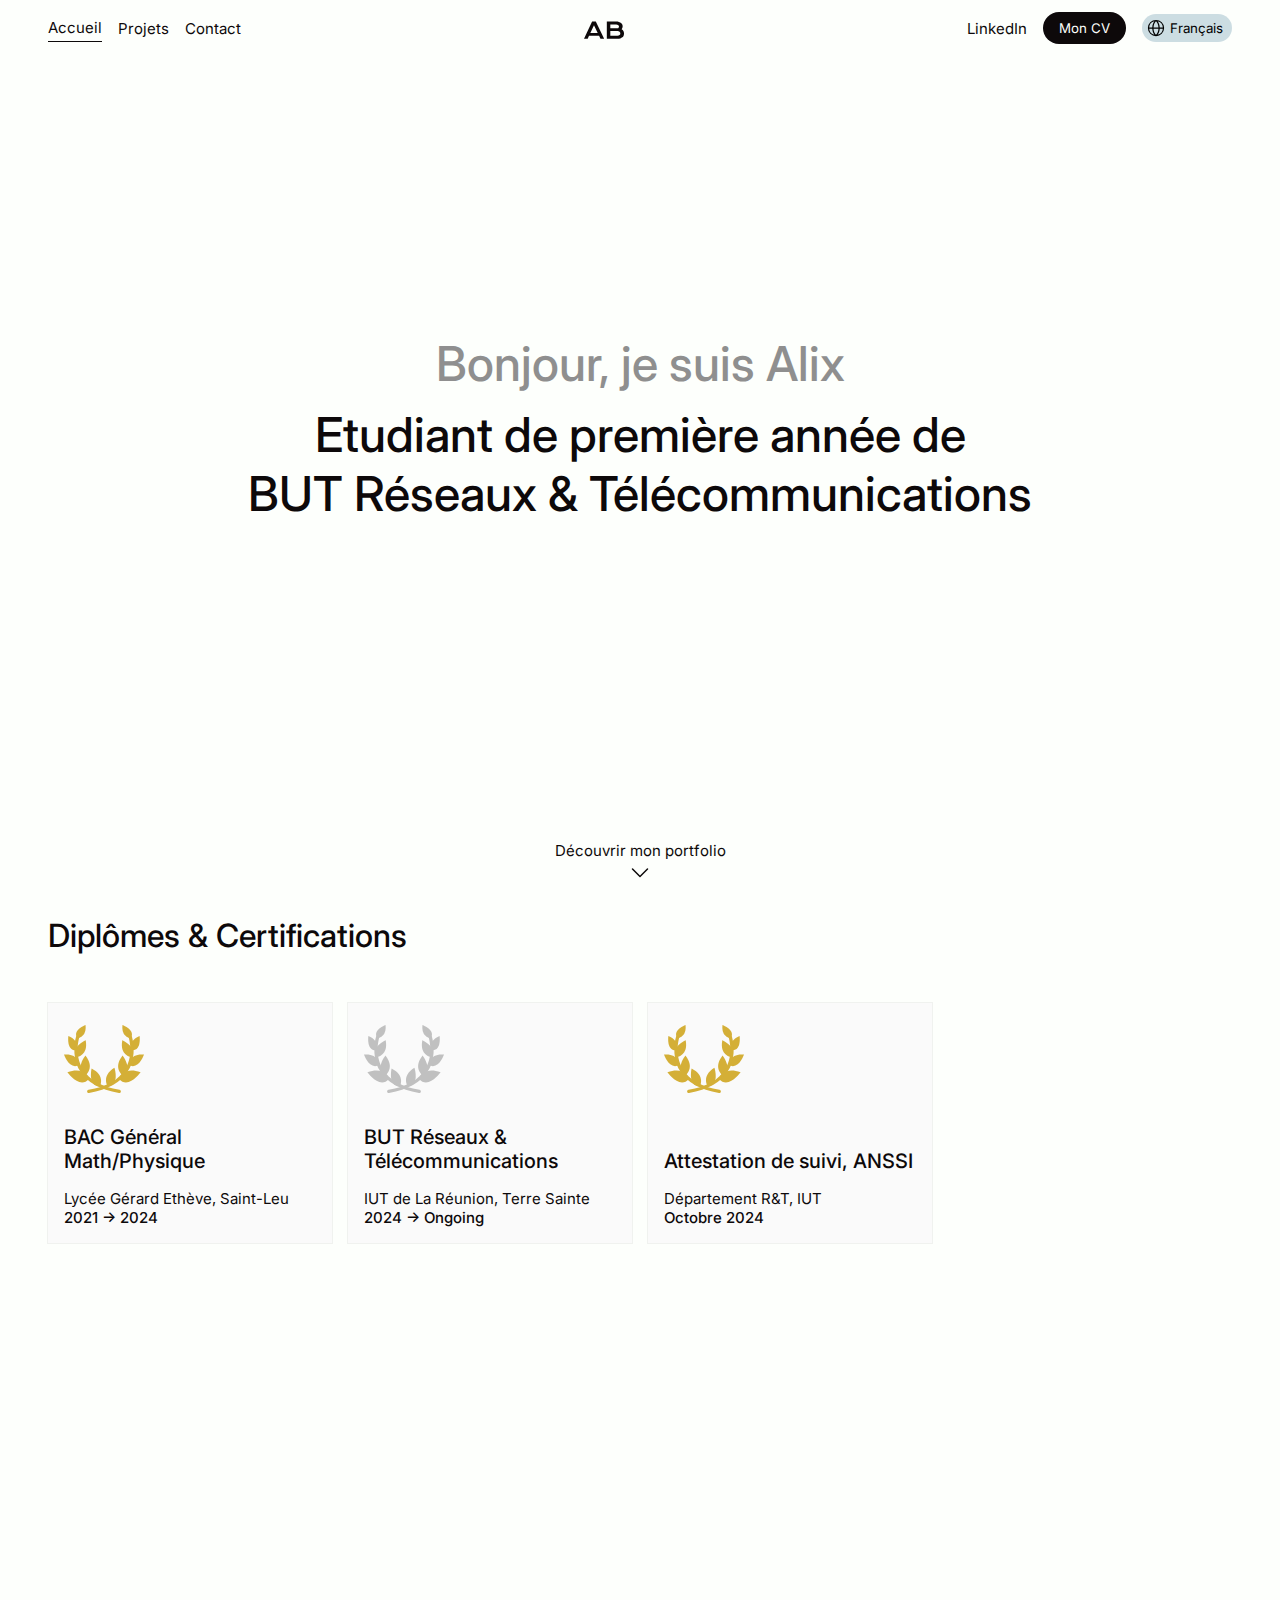
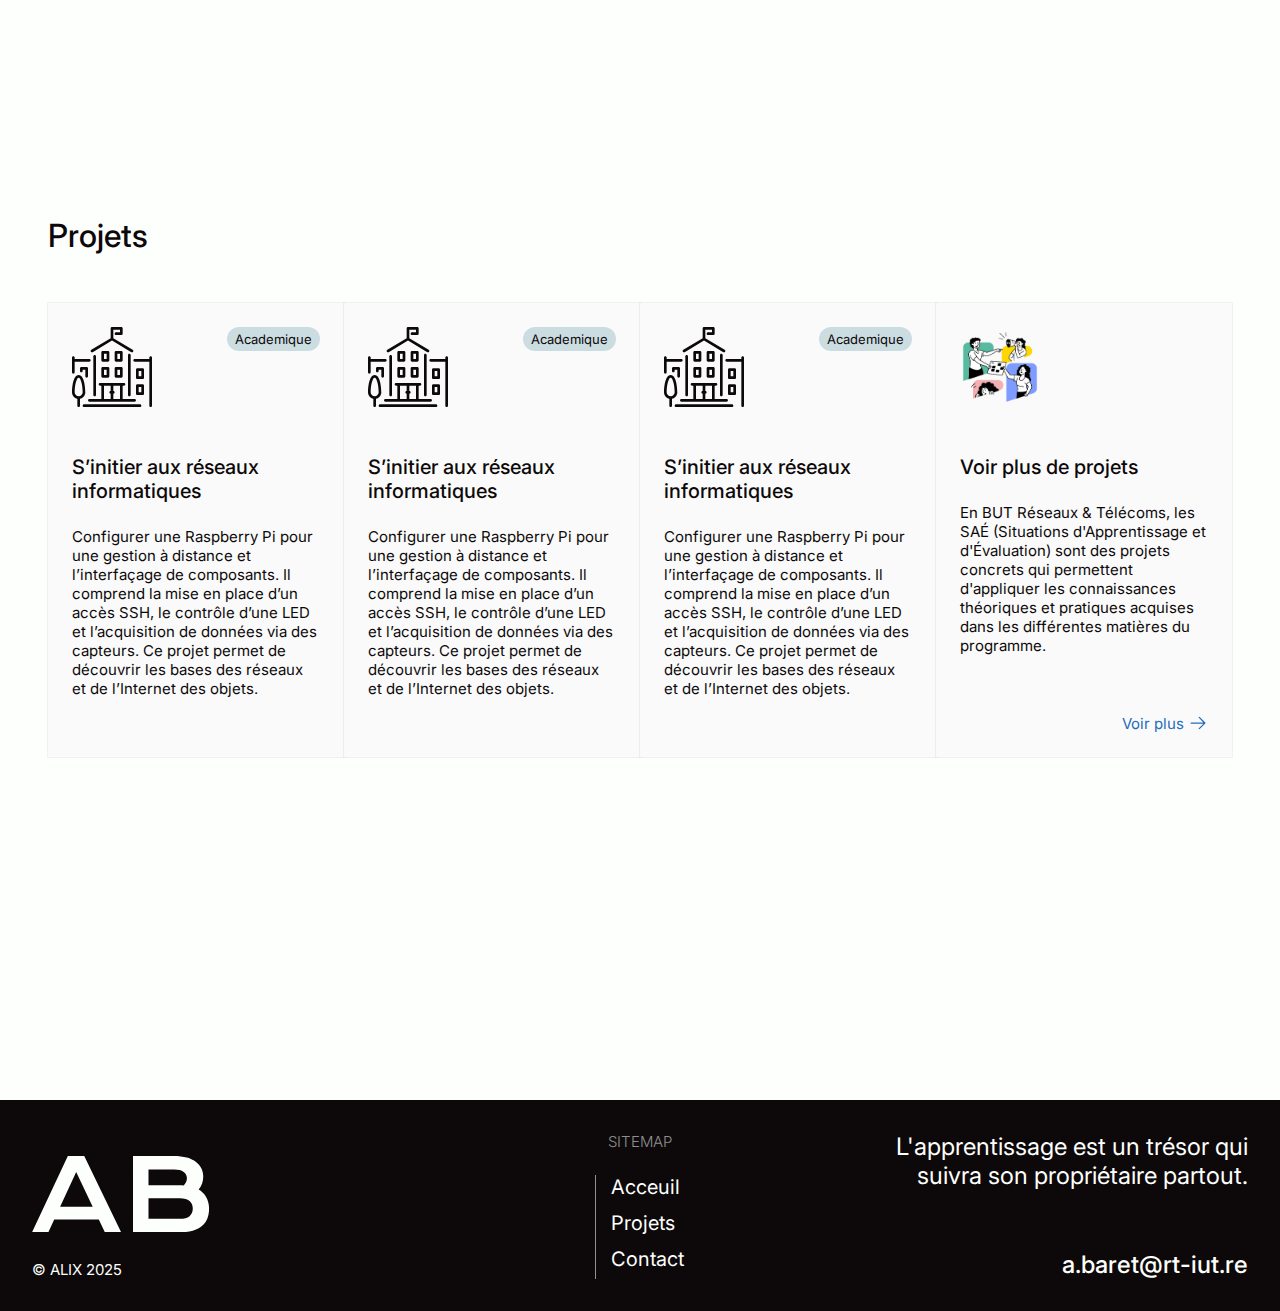
==== index.html @ 7be4f344 "Version de départ du Site" ====
<!DOCTYPE html>
<html lang="fr">

<head>
    <meta charset="UTF-8">
    <meta name="viewport" content="width=device-width, initial-scale=1.0">
    <link
        href="https://fonts.googleapis.com/css2?family=Inter:ital,opsz,wght@0,14..32,100..900;1,14..32,100..900&display=swap"
        rel="stylesheet">
    <link rel="shortcut icon" href="./assets/media/favicon.png" type="image/x-icon">
    <link rel="stylesheet" href="./assets/css/style.css">
    <link rel="stylesheet" href="./assets/css/init.css">
    <title>Portfolio</title>
</head>

<body>
    <header>
        <nav class="header-nav">
            <div class="nav-link">
                <ul class="nav-list">
                    <li class="nav-item --active"><a href="./index.html">Accueil</a> </li>
                    <li class="nav-item"><a href="./projets.html">Projets</a> </li>
                    <li class="nav-item"><a href="./contact.html">Contact</a> </li>
                </ul>
            </div>

            <div class="nav-logo">
                <section class="section-logo">
                    <svg width="77.1" height="76.318" viewBox="0 0 177.1 76.318" fill="none"
                        xmlns="http://www.w3.org/2000/svg">
                        <path
                            d="M35.8398 0L52.2461 0L89.1602 76.3184L72.9004 76.3184L66.7969 63.4766L22.2168 63.4766L16.3086 76.3184L0 76.3184L35.8398 0ZM60.6934 50.7324L44.1895 16.0645L28.125 50.7324L60.6934 50.7324ZM101.025 0L141.797 0C146.777 0 151.115 0.528992 154.81 1.58691C158.504 2.64487 161.572 4.10156 164.014 5.95703C166.455 7.8125 168.27 10.0179 169.458 12.5732C170.646 15.1286 171.24 17.8874 171.24 20.8496C171.24 25.6999 169.71 29.9479 166.65 33.5938C170.166 35.6771 172.786 38.3789 174.512 41.6992C176.237 45.0195 177.1 48.7956 177.1 53.0273C177.1 56.5755 176.506 59.7819 175.317 62.6465C174.129 65.5111 172.323 67.9606 169.897 69.9951C167.472 72.0296 164.412 73.5921 160.718 74.6826C157.023 75.7731 152.669 76.3184 147.656 76.3184L101.025 76.3184L101.025 0ZM147.754 29.2969C149.089 29.2969 150.391 29.3457 151.66 29.4434C153.841 27.36 154.932 24.9837 154.932 22.3145C154.932 19.5475 153.849 17.4072 151.685 15.8936C149.52 14.3799 146.354 13.623 142.188 13.623L116.504 13.623L116.504 29.2969L147.754 29.2969ZM148.047 62.8418C152.214 62.8418 155.379 61.9466 157.544 60.1563C159.709 58.3659 160.791 55.8431 160.791 52.5879C160.791 49.3327 159.709 46.7936 157.544 44.9707C155.379 43.1478 152.214 42.2363 148.047 42.2363L116.504 42.2363L116.504 62.8418L148.047 62.8418Z"
                            fill="currentColor" />
                    </svg>
                </section>
            </div>

            <div class="nav-link-btn">
                <ul class="nav-list">
                    <li class="nav-item"><a href="https://www.linkedin.com/in/alix-baret-70467a33a/">LinkedIn</a></li>
                    <li class="nav-item"><button type="button" class="btn-cv">Mon CV</button></li>
                    <li class="nav-item">
                        <button type="button" class="btn-lang">
                            <i class="icon icon-global">
                                <svg xmlns="http://www.w3.org/2000/svg" width="32" height="32" fill="currentColor"
                                    viewBox="0 0 256 256">
                                    <path
                                        d="M128,24h0A104,104,0,1,0,232,128,104.12,104.12,0,0,0,128,24Zm87.62,96H175.79C174,83.49,159.94,57.67,148.41,42.4A88.19,88.19,0,0,1,215.63,120ZM96.23,136h63.54c-2.31,41.61-22.23,67.11-31.77,77C118.45,203.1,98.54,177.6,96.23,136Zm0-16C98.54,78.39,118.46,52.89,128,43c9.55,9.93,29.46,35.43,31.77,77Zm11.36-77.6C96.06,57.67,82,83.49,80.21,120H40.37A88.19,88.19,0,0,1,107.59,42.4ZM40.37,136H80.21c1.82,36.51,15.85,62.33,27.38,77.6A88.19,88.19,0,0,1,40.37,136Zm108,77.6c11.53-15.27,25.56-41.09,27.38-77.6h39.84A88.19,88.19,0,0,1,148.41,213.6Z">
                                    </path>
                                </svg>
                            </i>
                            <section class="section-lang-active">Français</section>
                        </button>

                        <div class="modal-lang">
                            <button lang="fr" class="--lang-active" type="button">Français</button>
                            <button lang="en" type="button">English</button>
                        </div>
                    </li>
                </ul>
            </div>
        </nav>
    </header>

    <main>
        <div class="container-hero container">
            <div></div>
            <div class="hero-center">
                <section class="section-gray section-bigger-text">Bonjour, je suis Alix</section>
                <section class="section-bigger-text">Etudiant de première année de <br>
                    BUT Réseaux & Télécommunications</section>
            </div>

            <div class="hero-footer">
                <section class="section-btn-footer">
                    <span>Découvrir mon portfolio</span>
                    <i class="icon arrow-down">
                        <svg xmlns="http://www.w3.org/2000/svg" width="32" height="32" fill="currentColor"
                            viewBox="0 0 256 256">
                            <path
                                d="M213.66,101.66l-80,80a8,8,0,0,1-11.32,0l-80-80A8,8,0,0,1,53.66,90.34L128,164.69l74.34-74.35a8,8,0,0,1,11.32,11.32Z">
                            </path>
                        </svg>
                    </i>
                </section>
            </div>
        </div>

        <div class="container-study container">
            <section class="section-title">Diplômes & Certifications</section>
            <div class="study-card-list">
                <div class="study-card">

                    <section class="section-icon-status">
                        <svg height="200px" width="200px" version="1.1" xmlns="http://www.w3.org/2000/svg"
                            xmlns:xlink="http://www.w3.org/1999/xlink" viewBox="0 0 511.982 511.982"
                            xml:space="preserve" fill="currentColor">
                            <g stroke-width="0"></g>
                            <g stroke-linecap="round" stroke-linejoin="round"></g>
                            <g>
                                <g>
                                    <path style="fill:#D4AF37;"
                                        d="M28.202,108.105c78.263,32.624,51.061,91.418,51.061,91.418 C13.249,204.712,28.202,108.105,28.202,108.105z">
                                    </path>
                                    <path style="fill:#D4AF37;"
                                        d="M138.745,135.682c18.593,96.09-55.295,107.481-55.295,107.481 C36.31,182.993,138.745,135.682,138.745,135.682z">
                                    </path>
                                    <path style="fill:#D4AF37;"
                                        d="M0,227.79c95.388-7.859,98.605,65.17,98.605,65.17C35.108,332.396,0,227.79,0,227.79z">
                                    </path>
                                    <path style="fill:#D4AF37;"
                                        d="M136.995,234.21c63.357,80.044,0.406,126.059,0.406,126.059 C64.856,327.192,136.995,234.21,136.995,234.21z">
                                    </path>
                                    <path style="fill:#D4AF37;"
                                        d="M21.999,340.848c109.402-42.029,138.276,42.732,138.276,42.732 C99.199,451.751,21.999,340.848,21.999,340.848z">
                                    </path>
                                    <path style="fill:#D4AF37;"
                                        d="M176.525,316.521c90.872,46.249,52.92,114.277,52.92,114.277 C149.807,431.016,176.525,316.521,176.525,316.521z">
                                    </path>
                                </g>
                                <path style="fill:#D4AF37;"
                                    d="M353.487,474.266c-0.578,0-1.172-0.047-1.781-0.142c-120.917-20.296-204.961-68.138-249.788-142.183 c-14.327-23.687-24.53-50.03-30.296-78.31c-4.594-22.515-6.406-46.311-5.391-70.701c1.734-41.499,11.016-70.294,11.406-71.498 c1.828-5.609,7.859-8.656,13.453-6.828c5.593,1.828,8.655,7.844,6.827,13.437l0,0c-0.094,0.281-8.874,27.749-10.405,66.529 c-1.375,35.358,3.188,87.747,32.765,136.511c41.498,68.388,120.559,112.809,234.96,131.995c5.813,0.984,9.734,6.484,8.767,12.281 C363.128,470.579,358.613,474.266,353.487,474.266z">
                                </path>
                                <g>
                                    <path style="fill:#D4AF37;"
                                        d="M428.548,243.163c12.187-15.562,14.374-30.25,10.921-43.483 c58.232-1.75,44.327-91.575,44.327-91.575c-47.67,19.858-56.217,49.451-55.607,69.544c-19.609-25.656-54.936-41.967-54.936-41.967 C354.659,231.773,428.548,243.163,428.548,243.163z">
                                    </path>
                                    <path style="fill:#D4AF37;"
                                        d="M413.392,292.96c10.076,6.265,19.437,8.891,28.046,8.891c45.701,0,70.544-74.061,70.544-74.061 c-4.859-0.407-9.5-0.594-13.905-0.594C416.283,227.195,413.392,292.96,413.392,292.96z">
                                    </path>
                                    <path style="fill:#D4AF37;"
                                        d="M402.611,334.208c18.374-40.733-27.608-99.997-27.608-99.997 c-51.843,65.499-19.108,108.215-5.5,121.574c-13.016,13.797-17.78,27.796-17.78,27.796c14.358,16.016,29.607,22.156,44.545,22.156 c48.576,0,93.747-64.889,93.747-64.889c-21.75-8.343-40.312-11.688-56.092-11.688C421.955,329.161,411.564,331.083,402.611,334.208 z">
                                    </path>
                                    <path style="fill:#D4AF37;"
                                        d="M279.771,430.799c79.544-6.75,42.843-118.715,42.843-118.715 C235.929,366.206,279.771,430.799,279.771,430.799z">
                                    </path>
                                </g>
                                <path style="fill:#D4AF37;"
                                    d="M158.51,474.266c-5.109,0-9.64-3.688-10.515-8.906c-0.969-5.797,2.953-11.297,8.766-12.281 c114.511-19.218,193.618-63.686,235.069-132.183c29.64-48.968,34.093-101.56,32.625-137.074 c-1.61-38.593-10.281-65.498-10.375-65.764c-1.828-5.594,1.234-11.625,6.827-13.453c5.594-1.828,11.625,1.219,13.452,6.828 c0.391,1.204,9.672,29.999,11.406,71.498c1.016,24.39-0.797,48.186-5.39,70.701c-5.767,28.279-15.969,54.639-30.296,78.31 c-44.825,74.045-128.87,121.887-249.788,142.183C159.681,474.22,159.088,474.266,158.51,474.266z">
                                </path>
                                <path style="fill:#D4AF37;"
                                    d="M426.845,122.402c34.765-52.592-52.592-84.685-52.592-84.685 C365.331,117.95,426.845,122.402,426.845,122.402z">
                                </path>
                                <path style="fill:#D4AF37;"
                                    d="M137.745,37.718c8.922,80.232-52.592,84.685-52.592,84.685 C50.388,69.81,137.745,37.718,137.745,37.718z">
                                </path>
                            </g>
                        </svg>
                    </section>

                    <div class="study-card-group">
                        <section class="section-subtitle">BAC Général Math/Physique</section>

                        <section>
                            <span>Lycée Gérard Ethève, Saint-Leu</span>
                            <span class="medium">2021 -> 2024</span>
                        </section>
                    </div>

                </div>

                <div class="study-card">

                    <section class="section-icon-status">
                        <svg height="200px" width="200px" version="1.1" xmlns="http://www.w3.org/2000/svg"
                            xmlns:xlink="http://www.w3.org/1999/xlink" viewBox="0 0 511.982 511.982"
                            xml:space="preserve" fill="#000000">
                            <g stroke-width="0"></g>
                            <g stroke-linecap="round" stroke-linejoin="round"></g>
                            <g>
                                <g>
                                    <path style="fill:#C0C0C0;"
                                        d="M28.202,108.105c78.263,32.624,51.061,91.418,51.061,91.418 C13.249,204.712,28.202,108.105,28.202,108.105z">
                                    </path>
                                    <path style="fill:#C0C0C0;"
                                        d="M138.745,135.682c18.593,96.09-55.295,107.481-55.295,107.481 C36.31,182.993,138.745,135.682,138.745,135.682z">
                                    </path>
                                    <path style="fill:#C0C0C0;"
                                        d="M0,227.79c95.388-7.859,98.605,65.17,98.605,65.17C35.108,332.396,0,227.79,0,227.79z">
                                    </path>
                                    <path style="fill:#C0C0C0;"
                                        d="M136.995,234.21c63.357,80.044,0.406,126.059,0.406,126.059 C64.856,327.192,136.995,234.21,136.995,234.21z">
                                    </path>
                                    <path style="fill:#C0C0C0;"
                                        d="M21.999,340.848c109.402-42.029,138.276,42.732,138.276,42.732 C99.199,451.751,21.999,340.848,21.999,340.848z">
                                    </path>
                                    <path style="fill:#C0C0C0;"
                                        d="M176.525,316.521c90.872,46.249,52.92,114.277,52.92,114.277 C149.807,431.016,176.525,316.521,176.525,316.521z">
                                    </path>
                                </g>
                                <path style="fill:#C0C0C0;"
                                    d="M353.487,474.266c-0.578,0-1.172-0.047-1.781-0.142c-120.917-20.296-204.961-68.138-249.788-142.183 c-14.327-23.687-24.53-50.03-30.296-78.31c-4.594-22.515-6.406-46.311-5.391-70.701c1.734-41.499,11.016-70.294,11.406-71.498 c1.828-5.609,7.859-8.656,13.453-6.828c5.593,1.828,8.655,7.844,6.827,13.437l0,0c-0.094,0.281-8.874,27.749-10.405,66.529 c-1.375,35.358,3.188,87.747,32.765,136.511c41.498,68.388,120.559,112.809,234.96,131.995c5.813,0.984,9.734,6.484,8.767,12.281 C363.128,470.579,358.613,474.266,353.487,474.266z">
                                </path>
                                <g>
                                    <path style="fill:#C0C0C0;"
                                        d="M428.548,243.163c12.187-15.562,14.374-30.25,10.921-43.483 c58.232-1.75,44.327-91.575,44.327-91.575c-47.67,19.858-56.217,49.451-55.607,69.544c-19.609-25.656-54.936-41.967-54.936-41.967 C354.659,231.773,428.548,243.163,428.548,243.163z">
                                    </path>
                                    <path style="fill:#C0C0C0;"
                                        d="M413.392,292.96c10.076,6.265,19.437,8.891,28.046,8.891c45.701,0,70.544-74.061,70.544-74.061 c-4.859-0.407-9.5-0.594-13.905-0.594C416.283,227.195,413.392,292.96,413.392,292.96z">
                                    </path>
                                    <path style="fill:#C0C0C0;"
                                        d="M402.611,334.208c18.374-40.733-27.608-99.997-27.608-99.997 c-51.843,65.499-19.108,108.215-5.5,121.574c-13.016,13.797-17.78,27.796-17.78,27.796c14.358,16.016,29.607,22.156,44.545,22.156 c48.576,0,93.747-64.889,93.747-64.889c-21.75-8.343-40.312-11.688-56.092-11.688C421.955,329.161,411.564,331.083,402.611,334.208 z">
                                    </path>
                                    <path style="fill:#C0C0C0;"
                                        d="M279.771,430.799c79.544-6.75,42.843-118.715,42.843-118.715 C235.929,366.206,279.771,430.799,279.771,430.799z">
                                    </path>
                                </g>
                                <path style="fill:#C0C0C0;"
                                    d="M158.51,474.266c-5.109,0-9.64-3.688-10.515-8.906c-0.969-5.797,2.953-11.297,8.766-12.281 c114.511-19.218,193.618-63.686,235.069-132.183c29.64-48.968,34.093-101.56,32.625-137.074 c-1.61-38.593-10.281-65.498-10.375-65.764c-1.828-5.594,1.234-11.625,6.827-13.453c5.594-1.828,11.625,1.219,13.452,6.828 c0.391,1.204,9.672,29.999,11.406,71.498c1.016,24.39-0.797,48.186-5.39,70.701c-5.767,28.279-15.969,54.639-30.296,78.31 c-44.825,74.045-128.87,121.887-249.788,142.183C159.681,474.22,159.088,474.266,158.51,474.266z">
                                </path>
                                <path style="fill:#C0C0C0;"
                                    d="M426.845,122.402c34.765-52.592-52.592-84.685-52.592-84.685 C365.331,117.95,426.845,122.402,426.845,122.402z">
                                </path>
                                <path style="fill:#C0C0C0;"
                                    d="M137.745,37.718c8.922,80.232-52.592,84.685-52.592,84.685 C50.388,69.81,137.745,37.718,137.745,37.718z">
                                </path>
                            </g>
                        </svg>
                    </section>

                    <div class="study-card-group">
                        <section class="section-subtitle">BUT Réseaux & Télécommunications</section>

                        <section>
                            <span>IUT de La Réunion, Terre Sainte</span>
                            <span class="medium">2024 -> Ongoing</span>
                        </section>
                    </div>

                </div>

                <div class="study-card">

                    <section class="section-icon-status">
                        <svg height="200px" width="200px" version="1.1" xmlns="http://www.w3.org/2000/svg"
                            xmlns:xlink="http://www.w3.org/1999/xlink" viewBox="0 0 511.982 511.982"
                            xml:space="preserve" fill="currentColor">
                            <g stroke-width="0"></g>
                            <g stroke-linecap="round" stroke-linejoin="round"></g>
                            <g>
                                <g>
                                    <path style="fill:#D4AF37;"
                                        d="M28.202,108.105c78.263,32.624,51.061,91.418,51.061,91.418 C13.249,204.712,28.202,108.105,28.202,108.105z">
                                    </path>
                                    <path style="fill:#D4AF37;"
                                        d="M138.745,135.682c18.593,96.09-55.295,107.481-55.295,107.481 C36.31,182.993,138.745,135.682,138.745,135.682z">
                                    </path>
                                    <path style="fill:#D4AF37;"
                                        d="M0,227.79c95.388-7.859,98.605,65.17,98.605,65.17C35.108,332.396,0,227.79,0,227.79z">
                                    </path>
                                    <path style="fill:#D4AF37;"
                                        d="M136.995,234.21c63.357,80.044,0.406,126.059,0.406,126.059 C64.856,327.192,136.995,234.21,136.995,234.21z">
                                    </path>
                                    <path style="fill:#D4AF37;"
                                        d="M21.999,340.848c109.402-42.029,138.276,42.732,138.276,42.732 C99.199,451.751,21.999,340.848,21.999,340.848z">
                                    </path>
                                    <path style="fill:#D4AF37;"
                                        d="M176.525,316.521c90.872,46.249,52.92,114.277,52.92,114.277 C149.807,431.016,176.525,316.521,176.525,316.521z">
                                    </path>
                                </g>
                                <path style="fill:#D4AF37;"
                                    d="M353.487,474.266c-0.578,0-1.172-0.047-1.781-0.142c-120.917-20.296-204.961-68.138-249.788-142.183 c-14.327-23.687-24.53-50.03-30.296-78.31c-4.594-22.515-6.406-46.311-5.391-70.701c1.734-41.499,11.016-70.294,11.406-71.498 c1.828-5.609,7.859-8.656,13.453-6.828c5.593,1.828,8.655,7.844,6.827,13.437l0,0c-0.094,0.281-8.874,27.749-10.405,66.529 c-1.375,35.358,3.188,87.747,32.765,136.511c41.498,68.388,120.559,112.809,234.96,131.995c5.813,0.984,9.734,6.484,8.767,12.281 C363.128,470.579,358.613,474.266,353.487,474.266z">
                                </path>
                                <g>
                                    <path style="fill:#D4AF37;"
                                        d="M428.548,243.163c12.187-15.562,14.374-30.25,10.921-43.483 c58.232-1.75,44.327-91.575,44.327-91.575c-47.67,19.858-56.217,49.451-55.607,69.544c-19.609-25.656-54.936-41.967-54.936-41.967 C354.659,231.773,428.548,243.163,428.548,243.163z">
                                    </path>
                                    <path style="fill:#D4AF37;"
                                        d="M413.392,292.96c10.076,6.265,19.437,8.891,28.046,8.891c45.701,0,70.544-74.061,70.544-74.061 c-4.859-0.407-9.5-0.594-13.905-0.594C416.283,227.195,413.392,292.96,413.392,292.96z">
                                    </path>
                                    <path style="fill:#D4AF37;"
                                        d="M402.611,334.208c18.374-40.733-27.608-99.997-27.608-99.997 c-51.843,65.499-19.108,108.215-5.5,121.574c-13.016,13.797-17.78,27.796-17.78,27.796c14.358,16.016,29.607,22.156,44.545,22.156 c48.576,0,93.747-64.889,93.747-64.889c-21.75-8.343-40.312-11.688-56.092-11.688C421.955,329.161,411.564,331.083,402.611,334.208 z">
                                    </path>
                                    <path style="fill:#D4AF37;"
                                        d="M279.771,430.799c79.544-6.75,42.843-118.715,42.843-118.715 C235.929,366.206,279.771,430.799,279.771,430.799z">
                                    </path>
                                </g>
                                <path style="fill:#D4AF37;"
                                    d="M158.51,474.266c-5.109,0-9.64-3.688-10.515-8.906c-0.969-5.797,2.953-11.297,8.766-12.281 c114.511-19.218,193.618-63.686,235.069-132.183c29.64-48.968,34.093-101.56,32.625-137.074 c-1.61-38.593-10.281-65.498-10.375-65.764c-1.828-5.594,1.234-11.625,6.827-13.453c5.594-1.828,11.625,1.219,13.452,6.828 c0.391,1.204,9.672,29.999,11.406,71.498c1.016,24.39-0.797,48.186-5.39,70.701c-5.767,28.279-15.969,54.639-30.296,78.31 c-44.825,74.045-128.87,121.887-249.788,142.183C159.681,474.22,159.088,474.266,158.51,474.266z">
                                </path>
                                <path style="fill:#D4AF37;"
                                    d="M426.845,122.402c34.765-52.592-52.592-84.685-52.592-84.685 C365.331,117.95,426.845,122.402,426.845,122.402z">
                                </path>
                                <path style="fill:#D4AF37;"
                                    d="M137.745,37.718c8.922,80.232-52.592,84.685-52.592,84.685 C50.388,69.81,137.745,37.718,137.745,37.718z">
                                </path>
                            </g>
                        </svg>
                    </section>

                    <div class="study-card-group">
                        <section class="section-subtitle">Attestation de suivi, ANSSI</section>

                        <section>
                            <span>Département R&T, IUT</span>
                            <span class="medium"><p>Octobre 2024</p></span>
                        </section>
                    </div>

                </div>
            </div>
        </div>

        <div class="container-project container">
            <section class="section-title">Projets</section>
            <div class="project-card-list">
                <div class="project-card">


                    <div class="project-card-header">
                        <section class="section-icon-status">
                            <svg fill="currentColor" height="200px" width="200px" version="1.1"
                                xmlns="http://www.w3.org/2000/svg" xmlns:xlink="http://www.w3.org/1999/xlink"
                                viewBox="0 0 512 512" xml:space="preserve">
                                <g stroke-width="0"></g>
                                <g stroke-linecap="round" stroke-linejoin="round"></g>
                                <g>
                                    <g>
                                        <g>
                                            <g>
                                                <path
                                                    d="M187.733,315.733c0,4.71,3.823,8.533,8.533,8.533H230.4c4.71,0,8.533-3.823,8.533-8.533v-51.2 c0-4.71-3.823-8.533-8.533-8.533h-34.133c-4.71,0-8.533,3.823-8.533,8.533V315.733z M204.8,273.067h17.067V307.2H204.8V273.067z">
                                                </path>
                                                <path
                                                    d="M196.267,221.867H230.4c4.71,0,8.533-3.823,8.533-8.533v-51.2c0-4.71-3.823-8.533-8.533-8.533h-34.133 c-4.71,0-8.533,3.823-8.533,8.533v51.2C187.733,218.044,191.556,221.867,196.267,221.867z M204.8,170.667h17.067V204.8H204.8 V170.667z">
                                                </path>
                                                <path
                                                    d="M132.395,160.913L256,86.75l123.605,74.163c1.374,0.828,2.893,1.22,4.386,1.22c2.901,0,5.726-1.476,7.322-4.139 c2.432-4.045,1.118-9.284-2.918-11.708L264.533,71.97V17.067H307.2v17.067h-25.6c-4.71,0-8.533,3.823-8.533,8.533 c0,4.71,3.823,8.533,8.533,8.533h34.133c4.71,0,8.533-3.823,8.533-8.533V8.533c0-4.71-3.823-8.533-8.533-8.533H256 c-4.71,0-8.533,3.823-8.533,8.533V71.97l-123.861,74.317c-4.036,2.423-5.35,7.663-2.918,11.708 C123.102,162.031,128.358,163.345,132.395,160.913z">
                                                </path>
                                                <path
                                                    d="M93.867,324.267c4.71,0,8.533-3.823,8.533-8.533v-51.2c0-4.71-3.823-8.533-8.533-8.533H59.733 c-4.71,0-8.533,3.823-8.533,8.533V281.6c0,4.71,3.823,8.533,8.533,8.533s8.533-3.823,8.533-8.533v-8.533h17.067v42.667 C85.333,320.444,89.156,324.267,93.867,324.267z">
                                                </path>
                                                <path
                                                    d="M153.6,435.2V187.733c0-4.71-3.823-8.533-8.533-8.533c-4.71,0-8.533,3.823-8.533,8.533V435.2 c0,4.71,3.823,8.533,8.533,8.533C149.777,443.733,153.6,439.91,153.6,435.2z">
                                                </path>
                                                <path
                                                    d="M110.933,477.867h290.133c4.71,0,8.533-3.823,8.533-8.533s-3.823-8.533-8.533-8.533h-76.8v-85.333h8.533 c4.71,0,8.533-3.823,8.533-8.533s-3.823-8.533-8.533-8.533H179.2c-4.71,0-8.533,3.823-8.533,8.533s3.823,8.533,8.533,8.533h8.533 V460.8h-76.8c-4.71,0-8.533,3.823-8.533,8.533S106.223,477.867,110.933,477.867z M264.533,426.667 c4.71,0,8.533-3.823,8.533-8.533s-3.823-8.533-8.533-8.533v-34.133H307.2V460.8h-42.667V426.667z M204.8,375.467h42.667V409.6 c-4.71,0-8.533,3.823-8.533,8.533s3.823,8.533,8.533,8.533V460.8H204.8V375.467z">
                                                </path>
                                                <path
                                                    d="M452.267,366.933h-34.133c-4.71,0-8.533,3.823-8.533,8.533v51.2c0,4.71,3.823,8.533,8.533,8.533h34.133 c4.71,0,8.533-3.823,8.533-8.533v-51.2C460.8,370.756,456.977,366.933,452.267,366.933z M443.733,418.133h-17.067V384h17.067 V418.133z">
                                                </path>
                                                <path
                                                    d="M452.267,264.533h-34.133c-4.71,0-8.533,3.823-8.533,8.533v51.2c0,4.71,3.823,8.533,8.533,8.533h34.133 c4.71,0,8.533-3.823,8.533-8.533v-51.2C460.8,268.356,456.977,264.533,452.267,264.533z M443.733,315.733h-17.067V281.6h17.067 V315.733z">
                                                </path>
                                                <path
                                                    d="M435.2,494.933H76.8c-4.71,0-8.533,3.823-8.533,8.533S72.09,512,76.8,512h358.4c4.71,0,8.533-3.823,8.533-8.533 S439.91,494.933,435.2,494.933z">
                                                </path>
                                                <path
                                                    d="M503.467,187.733c-4.71,0-8.533,3.823-8.533,8.533v8.533h-93.867c-4.71,0-8.533,3.823-8.533,8.533 c0,4.71,3.823,8.533,8.533,8.533h93.867v281.6c0,4.71,3.823,8.533,8.533,8.533s8.533-3.823,8.533-8.533v-307.2 C512,191.556,508.177,187.733,503.467,187.733z">
                                                </path>
                                                <path
                                                    d="M273.067,315.733c0,4.71,3.823,8.533,8.533,8.533h34.133c4.71,0,8.533-3.823,8.533-8.533v-51.2 c0-4.71-3.823-8.533-8.533-8.533H281.6c-4.71,0-8.533,3.823-8.533,8.533V315.733z M290.133,273.067H307.2V307.2h-17.067V273.067z ">
                                                </path>
                                                <path
                                                    d="M85.333,418.133c0-1.109-0.486-110.933-42.667-110.933C0.486,307.2,0,417.024,0,418.133 c0,20.608,14.686,37.837,34.133,41.805v43.529c0,4.71,3.823,8.533,8.533,8.533c4.71,0,8.533-3.823,8.533-8.533v-43.529 C70.647,455.97,85.333,438.741,85.333,418.133z M42.667,443.733c-14.114,0-25.6-11.486-25.6-25.6 c0-42.513,11.418-93.867,25.6-93.867c14.182,0,25.6,51.354,25.6,93.867C68.267,432.247,56.781,443.733,42.667,443.733z">
                                                </path>
                                                <path
                                                    d="M375.467,435.2v-256c0-4.71-3.823-8.533-8.533-8.533s-8.533,3.823-8.533,8.533v256c0,4.71,3.823,8.533,8.533,8.533 S375.467,439.91,375.467,435.2z">
                                                </path>
                                                <path
                                                    d="M281.6,221.867h34.133c4.71,0,8.533-3.823,8.533-8.533v-51.2c0-4.71-3.823-8.533-8.533-8.533H281.6 c-4.71,0-8.533,3.823-8.533,8.533v51.2C273.067,218.044,276.89,221.867,281.6,221.867z M290.133,170.667H307.2V204.8h-17.067 V170.667z">
                                                </path>
                                                <path
                                                    d="M8.533,298.667c4.71,0,8.533-3.823,8.533-8.533v-68.267h93.867c4.71,0,8.533-3.823,8.533-8.533 c0-4.71-3.823-8.533-8.533-8.533H17.067v-8.533c0-4.71-3.823-8.533-8.533-8.533S0,191.556,0,196.267v93.867 C0,294.844,3.823,298.667,8.533,298.667z">
                                                </path>
                                            </g>
                                        </g>
                                    </g>
                                </g>
                            </svg>
                        </section>

                        <section class="section-tag">Academique</section>
                    </div>

                    <div class="project-card-body">
                        <section class="section-subtitle">S’initier aux réseaux informatiques</section>

                        <section>
                            <span>Configurer une Raspberry Pi pour une gestion à distance et l’interfaçage de
                                composants. Il comprend la mise en place d’un accès SSH, le contrôle d’une LED et
                                l’acquisition de données via des capteurs. Ce projet permet de découvrir les bases
                                des réseaux et de l’Internet des objets.</span>
                        </section>
                    </div>

                </div>

                <div class="project-card">


                    <div class="project-card-header">
                        <section class="section-icon-status">
                            <svg fill="currentColor" height="200px" width="200px" version="1.1"
                                xmlns="http://www.w3.org/2000/svg" xmlns:xlink="http://www.w3.org/1999/xlink"
                                viewBox="0 0 512 512" xml:space="preserve">
                                <g stroke-width="0"></g>
                                <g stroke-linecap="round" stroke-linejoin="round"></g>
                                <g>
                                    <g>
                                        <g>
                                            <g>
                                                <path
                                                    d="M187.733,315.733c0,4.71,3.823,8.533,8.533,8.533H230.4c4.71,0,8.533-3.823,8.533-8.533v-51.2 c0-4.71-3.823-8.533-8.533-8.533h-34.133c-4.71,0-8.533,3.823-8.533,8.533V315.733z M204.8,273.067h17.067V307.2H204.8V273.067z">
                                                </path>
                                                <path
                                                    d="M196.267,221.867H230.4c4.71,0,8.533-3.823,8.533-8.533v-51.2c0-4.71-3.823-8.533-8.533-8.533h-34.133 c-4.71,0-8.533,3.823-8.533,8.533v51.2C187.733,218.044,191.556,221.867,196.267,221.867z M204.8,170.667h17.067V204.8H204.8 V170.667z">
                                                </path>
                                                <path
                                                    d="M132.395,160.913L256,86.75l123.605,74.163c1.374,0.828,2.893,1.22,4.386,1.22c2.901,0,5.726-1.476,7.322-4.139 c2.432-4.045,1.118-9.284-2.918-11.708L264.533,71.97V17.067H307.2v17.067h-25.6c-4.71,0-8.533,3.823-8.533,8.533 c0,4.71,3.823,8.533,8.533,8.533h34.133c4.71,0,8.533-3.823,8.533-8.533V8.533c0-4.71-3.823-8.533-8.533-8.533H256 c-4.71,0-8.533,3.823-8.533,8.533V71.97l-123.861,74.317c-4.036,2.423-5.35,7.663-2.918,11.708 C123.102,162.031,128.358,163.345,132.395,160.913z">
                                                </path>
                                                <path
                                                    d="M93.867,324.267c4.71,0,8.533-3.823,8.533-8.533v-51.2c0-4.71-3.823-8.533-8.533-8.533H59.733 c-4.71,0-8.533,3.823-8.533,8.533V281.6c0,4.71,3.823,8.533,8.533,8.533s8.533-3.823,8.533-8.533v-8.533h17.067v42.667 C85.333,320.444,89.156,324.267,93.867,324.267z">
                                                </path>
                                                <path
                                                    d="M153.6,435.2V187.733c0-4.71-3.823-8.533-8.533-8.533c-4.71,0-8.533,3.823-8.533,8.533V435.2 c0,4.71,3.823,8.533,8.533,8.533C149.777,443.733,153.6,439.91,153.6,435.2z">
                                                </path>
                                                <path
                                                    d="M110.933,477.867h290.133c4.71,0,8.533-3.823,8.533-8.533s-3.823-8.533-8.533-8.533h-76.8v-85.333h8.533 c4.71,0,8.533-3.823,8.533-8.533s-3.823-8.533-8.533-8.533H179.2c-4.71,0-8.533,3.823-8.533,8.533s3.823,8.533,8.533,8.533h8.533 V460.8h-76.8c-4.71,0-8.533,3.823-8.533,8.533S106.223,477.867,110.933,477.867z M264.533,426.667 c4.71,0,8.533-3.823,8.533-8.533s-3.823-8.533-8.533-8.533v-34.133H307.2V460.8h-42.667V426.667z M204.8,375.467h42.667V409.6 c-4.71,0-8.533,3.823-8.533,8.533s3.823,8.533,8.533,8.533V460.8H204.8V375.467z">
                                                </path>
                                                <path
                                                    d="M452.267,366.933h-34.133c-4.71,0-8.533,3.823-8.533,8.533v51.2c0,4.71,3.823,8.533,8.533,8.533h34.133 c4.71,0,8.533-3.823,8.533-8.533v-51.2C460.8,370.756,456.977,366.933,452.267,366.933z M443.733,418.133h-17.067V384h17.067 V418.133z">
                                                </path>
                                                <path
                                                    d="M452.267,264.533h-34.133c-4.71,0-8.533,3.823-8.533,8.533v51.2c0,4.71,3.823,8.533,8.533,8.533h34.133 c4.71,0,8.533-3.823,8.533-8.533v-51.2C460.8,268.356,456.977,264.533,452.267,264.533z M443.733,315.733h-17.067V281.6h17.067 V315.733z">
                                                </path>
                                                <path
                                                    d="M435.2,494.933H76.8c-4.71,0-8.533,3.823-8.533,8.533S72.09,512,76.8,512h358.4c4.71,0,8.533-3.823,8.533-8.533 S439.91,494.933,435.2,494.933z">
                                                </path>
                                                <path
                                                    d="M503.467,187.733c-4.71,0-8.533,3.823-8.533,8.533v8.533h-93.867c-4.71,0-8.533,3.823-8.533,8.533 c0,4.71,3.823,8.533,8.533,8.533h93.867v281.6c0,4.71,3.823,8.533,8.533,8.533s8.533-3.823,8.533-8.533v-307.2 C512,191.556,508.177,187.733,503.467,187.733z">
                                                </path>
                                                <path
                                                    d="M273.067,315.733c0,4.71,3.823,8.533,8.533,8.533h34.133c4.71,0,8.533-3.823,8.533-8.533v-51.2 c0-4.71-3.823-8.533-8.533-8.533H281.6c-4.71,0-8.533,3.823-8.533,8.533V315.733z M290.133,273.067H307.2V307.2h-17.067V273.067z ">
                                                </path>
                                                <path
                                                    d="M85.333,418.133c0-1.109-0.486-110.933-42.667-110.933C0.486,307.2,0,417.024,0,418.133 c0,20.608,14.686,37.837,34.133,41.805v43.529c0,4.71,3.823,8.533,8.533,8.533c4.71,0,8.533-3.823,8.533-8.533v-43.529 C70.647,455.97,85.333,438.741,85.333,418.133z M42.667,443.733c-14.114,0-25.6-11.486-25.6-25.6 c0-42.513,11.418-93.867,25.6-93.867c14.182,0,25.6,51.354,25.6,93.867C68.267,432.247,56.781,443.733,42.667,443.733z">
                                                </path>
                                                <path
                                                    d="M375.467,435.2v-256c0-4.71-3.823-8.533-8.533-8.533s-8.533,3.823-8.533,8.533v256c0,4.71,3.823,8.533,8.533,8.533 S375.467,439.91,375.467,435.2z">
                                                </path>
                                                <path
                                                    d="M281.6,221.867h34.133c4.71,0,8.533-3.823,8.533-8.533v-51.2c0-4.71-3.823-8.533-8.533-8.533H281.6 c-4.71,0-8.533,3.823-8.533,8.533v51.2C273.067,218.044,276.89,221.867,281.6,221.867z M290.133,170.667H307.2V204.8h-17.067 V170.667z">
                                                </path>
                                                <path
                                                    d="M8.533,298.667c4.71,0,8.533-3.823,8.533-8.533v-68.267h93.867c4.71,0,8.533-3.823,8.533-8.533 c0-4.71-3.823-8.533-8.533-8.533H17.067v-8.533c0-4.71-3.823-8.533-8.533-8.533S0,191.556,0,196.267v93.867 C0,294.844,3.823,298.667,8.533,298.667z">
                                                </path>
                                            </g>
                                        </g>
                                    </g>
                                </g>
                            </svg>
                        </section>

                        <section class="section-tag">Academique</section>
                    </div>

                    <div class="project-card-body">
                        <section class="section-subtitle">S’initier aux réseaux informatiques</section>

                        <section>
                            <span>Configurer une Raspberry Pi pour une gestion à distance et l’interfaçage de
                                composants. Il comprend la mise en place d’un accès SSH, le contrôle d’une LED et
                                l’acquisition de données via des capteurs. Ce projet permet de découvrir les bases
                                des réseaux et de l’Internet des objets.</span>
                        </section>
                    </div>

                </div>

                <div class="project-card">


                    <div class="project-card-header">
                        <section class="section-icon-status">
                            <svg fill="currentColor" height="200px" width="200px" version="1.1"
                                xmlns="http://www.w3.org/2000/svg" xmlns:xlink="http://www.w3.org/1999/xlink"
                                viewBox="0 0 512 512" xml:space="preserve">
                                <g stroke-width="0"></g>
                                <g stroke-linecap="round" stroke-linejoin="round"></g>
                                <g>
                                    <g>
                                        <g>
                                            <g>
                                                <path
                                                    d="M187.733,315.733c0,4.71,3.823,8.533,8.533,8.533H230.4c4.71,0,8.533-3.823,8.533-8.533v-51.2 c0-4.71-3.823-8.533-8.533-8.533h-34.133c-4.71,0-8.533,3.823-8.533,8.533V315.733z M204.8,273.067h17.067V307.2H204.8V273.067z">
                                                </path>
                                                <path
                                                    d="M196.267,221.867H230.4c4.71,0,8.533-3.823,8.533-8.533v-51.2c0-4.71-3.823-8.533-8.533-8.533h-34.133 c-4.71,0-8.533,3.823-8.533,8.533v51.2C187.733,218.044,191.556,221.867,196.267,221.867z M204.8,170.667h17.067V204.8H204.8 V170.667z">
                                                </path>
                                                <path
                                                    d="M132.395,160.913L256,86.75l123.605,74.163c1.374,0.828,2.893,1.22,4.386,1.22c2.901,0,5.726-1.476,7.322-4.139 c2.432-4.045,1.118-9.284-2.918-11.708L264.533,71.97V17.067H307.2v17.067h-25.6c-4.71,0-8.533,3.823-8.533,8.533 c0,4.71,3.823,8.533,8.533,8.533h34.133c4.71,0,8.533-3.823,8.533-8.533V8.533c0-4.71-3.823-8.533-8.533-8.533H256 c-4.71,0-8.533,3.823-8.533,8.533V71.97l-123.861,74.317c-4.036,2.423-5.35,7.663-2.918,11.708 C123.102,162.031,128.358,163.345,132.395,160.913z">
                                                </path>
                                                <path
                                                    d="M93.867,324.267c4.71,0,8.533-3.823,8.533-8.533v-51.2c0-4.71-3.823-8.533-8.533-8.533H59.733 c-4.71,0-8.533,3.823-8.533,8.533V281.6c0,4.71,3.823,8.533,8.533,8.533s8.533-3.823,8.533-8.533v-8.533h17.067v42.667 C85.333,320.444,89.156,324.267,93.867,324.267z">
                                                </path>
                                                <path
                                                    d="M153.6,435.2V187.733c0-4.71-3.823-8.533-8.533-8.533c-4.71,0-8.533,3.823-8.533,8.533V435.2 c0,4.71,3.823,8.533,8.533,8.533C149.777,443.733,153.6,439.91,153.6,435.2z">
                                                </path>
                                                <path
                                                    d="M110.933,477.867h290.133c4.71,0,8.533-3.823,8.533-8.533s-3.823-8.533-8.533-8.533h-76.8v-85.333h8.533 c4.71,0,8.533-3.823,8.533-8.533s-3.823-8.533-8.533-8.533H179.2c-4.71,0-8.533,3.823-8.533,8.533s3.823,8.533,8.533,8.533h8.533 V460.8h-76.8c-4.71,0-8.533,3.823-8.533,8.533S106.223,477.867,110.933,477.867z M264.533,426.667 c4.71,0,8.533-3.823,8.533-8.533s-3.823-8.533-8.533-8.533v-34.133H307.2V460.8h-42.667V426.667z M204.8,375.467h42.667V409.6 c-4.71,0-8.533,3.823-8.533,8.533s3.823,8.533,8.533,8.533V460.8H204.8V375.467z">
                                                </path>
                                                <path
                                                    d="M452.267,366.933h-34.133c-4.71,0-8.533,3.823-8.533,8.533v51.2c0,4.71,3.823,8.533,8.533,8.533h34.133 c4.71,0,8.533-3.823,8.533-8.533v-51.2C460.8,370.756,456.977,366.933,452.267,366.933z M443.733,418.133h-17.067V384h17.067 V418.133z">
                                                </path>
                                                <path
                                                    d="M452.267,264.533h-34.133c-4.71,0-8.533,3.823-8.533,8.533v51.2c0,4.71,3.823,8.533,8.533,8.533h34.133 c4.71,0,8.533-3.823,8.533-8.533v-51.2C460.8,268.356,456.977,264.533,452.267,264.533z M443.733,315.733h-17.067V281.6h17.067 V315.733z">
                                                </path>
                                                <path
                                                    d="M435.2,494.933H76.8c-4.71,0-8.533,3.823-8.533,8.533S72.09,512,76.8,512h358.4c4.71,0,8.533-3.823,8.533-8.533 S439.91,494.933,435.2,494.933z">
                                                </path>
                                                <path
                                                    d="M503.467,187.733c-4.71,0-8.533,3.823-8.533,8.533v8.533h-93.867c-4.71,0-8.533,3.823-8.533,8.533 c0,4.71,3.823,8.533,8.533,8.533h93.867v281.6c0,4.71,3.823,8.533,8.533,8.533s8.533-3.823,8.533-8.533v-307.2 C512,191.556,508.177,187.733,503.467,187.733z">
                                                </path>
                                                <path
                                                    d="M273.067,315.733c0,4.71,3.823,8.533,8.533,8.533h34.133c4.71,0,8.533-3.823,8.533-8.533v-51.2 c0-4.71-3.823-8.533-8.533-8.533H281.6c-4.71,0-8.533,3.823-8.533,8.533V315.733z M290.133,273.067H307.2V307.2h-17.067V273.067z ">
                                                </path>
                                                <path
                                                    d="M85.333,418.133c0-1.109-0.486-110.933-42.667-110.933C0.486,307.2,0,417.024,0,418.133 c0,20.608,14.686,37.837,34.133,41.805v43.529c0,4.71,3.823,8.533,8.533,8.533c4.71,0,8.533-3.823,8.533-8.533v-43.529 C70.647,455.97,85.333,438.741,85.333,418.133z M42.667,443.733c-14.114,0-25.6-11.486-25.6-25.6 c0-42.513,11.418-93.867,25.6-93.867c14.182,0,25.6,51.354,25.6,93.867C68.267,432.247,56.781,443.733,42.667,443.733z">
                                                </path>
                                                <path
                                                    d="M375.467,435.2v-256c0-4.71-3.823-8.533-8.533-8.533s-8.533,3.823-8.533,8.533v256c0,4.71,3.823,8.533,8.533,8.533 S375.467,439.91,375.467,435.2z">
                                                </path>
                                                <path
                                                    d="M281.6,221.867h34.133c4.71,0,8.533-3.823,8.533-8.533v-51.2c0-4.71-3.823-8.533-8.533-8.533H281.6 c-4.71,0-8.533,3.823-8.533,8.533v51.2C273.067,218.044,276.89,221.867,281.6,221.867z M290.133,170.667H307.2V204.8h-17.067 V170.667z">
                                                </path>
                                                <path
                                                    d="M8.533,298.667c4.71,0,8.533-3.823,8.533-8.533v-68.267h93.867c4.71,0,8.533-3.823,8.533-8.533 c0-4.71-3.823-8.533-8.533-8.533H17.067v-8.533c0-4.71-3.823-8.533-8.533-8.533S0,191.556,0,196.267v93.867 C0,294.844,3.823,298.667,8.533,298.667z">
                                                </path>
                                            </g>
                                        </g>
                                    </g>
                                </g>
                            </svg>
                        </section>

                        <section class="section-tag">Academique</section>
                    </div>

                    <div class="project-card-body">
                        <section class="section-subtitle">S’initier aux réseaux informatiques</section>

                        <section>
                            <span>Configurer une Raspberry Pi pour une gestion à distance et l’interfaçage de
                                composants. Il comprend la mise en place d’un accès SSH, le contrôle d’une LED et
                                l’acquisition de données via des capteurs. Ce projet permet de découvrir les bases
                                des réseaux et de l’Internet des objets.</span>
                        </section>
                    </div>

                </div>

                <div class="project-card">

                    <div class="project-card-header">
                        <section class="section-icon-status">
                            <img src="./assets/media/collab.png" alt="" srcset="">
                        </section>

                    </div>

                    <div class="project-card-body">
                        <section class="section-subtitle">Voir plus de projets</section>

                        <section>
                            <span> En BUT Réseaux & Télécoms,
                                les SAÉ (Situations d'Apprentissage et d'Évaluation)
                                sont des projets concrets qui permettent d'appliquer
                                 les connaissances théoriques et pratiques acquises
                                 dans les différentes matières du programme.</span>
                        </section>
                    </div>


                    <div class="project-card-footer">
                        <a href="./projets.html" class="link-more">
                            Voir plus
                            <i class="icon icon-arrow">
                                <svg xmlns="http://www.w3.org/2000/svg" width="32" height="32" fill="currentColor"
                                    viewBox="0 0 256 256">
                                    <path
                                        d="M221.66,133.66l-72,72a8,8,0,0,1-11.32-11.32L196.69,136H40a8,8,0,0,1,0-16H196.69L138.34,61.66a8,8,0,0,1,11.32-11.32l72,72A8,8,0,0,1,221.66,133.66Z">
                                    </path>
                                </svg>
                            </i>

                        </a>
                    </div>
                </div>

            </div>
        </div>

    </main>

    <footer>
        <div class="grill-list-footer">
            <div>
                <section></section>
                <section class="section-logo">
                    <svg width="177.1" height="76.318" viewBox="0 0 177.1 76.318" fill="none"
                        xmlns="http://www.w3.org/2000/svg">
                        <path
                            d="M35.8398 0L52.2461 0L89.1602 76.3184L72.9004 76.3184L66.7969 63.4766L22.2168 63.4766L16.3086 76.3184L0 76.3184L35.8398 0ZM60.6934 50.7324L44.1895 16.0645L28.125 50.7324L60.6934 50.7324ZM101.025 0L141.797 0C146.777 0 151.115 0.528992 154.81 1.58691C158.504 2.64487 161.572 4.10156 164.014 5.95703C166.455 7.8125 168.27 10.0179 169.458 12.5732C170.646 15.1286 171.24 17.8874 171.24 20.8496C171.24 25.6999 169.71 29.9479 166.65 33.5938C170.166 35.6771 172.786 38.3789 174.512 41.6992C176.237 45.0195 177.1 48.7956 177.1 53.0273C177.1 56.5755 176.506 59.7819 175.317 62.6465C174.129 65.5111 172.323 67.9606 169.897 69.9951C167.472 72.0296 164.412 73.5921 160.718 74.6826C157.023 75.7731 152.669 76.3184 147.656 76.3184L101.025 76.3184L101.025 0ZM147.754 29.2969C149.089 29.2969 150.391 29.3457 151.66 29.4434C153.841 27.36 154.932 24.9837 154.932 22.3145C154.932 19.5475 153.849 17.4072 151.685 15.8936C149.52 14.3799 146.354 13.623 142.188 13.623L116.504 13.623L116.504 29.2969L147.754 29.2969ZM148.047 62.8418C152.214 62.8418 155.379 61.9466 157.544 60.1563C159.709 58.3659 160.791 55.8431 160.791 52.5879C160.791 49.3327 159.709 46.7936 157.544 44.9707C155.379 43.1478 152.214 42.2363 148.047 42.2363L116.504 42.2363L116.504 62.8418L148.047 62.8418Z"
                            fill="currentColor" />
                    </svg>
                </section>
                <section class="section-c">&copy; ALIX 2025</section>
            </div>

            <div>
                <section class="section-gray light">SITEMAP</section>
                <ul class="sitemap-list">
                    <li class="item-site"><a href="./index.html">Acceuil</a></li>
                    <li class="item-site"><a href="./projets.html">Projets</a></li>
                    <li class="item-site"><a href="./contact.html">Contact</a></li>
                </ul>
            </div>

            <div>
                <section class="section-big-text">L'apprentissage est un trésor qui suivra son propriétaire partout.
                </section>
                <section class="section-big-text medium"><a href="mailto:a.baret@rt-iut.re">a.baret@rt-iut.re</a>
                </section>

            </div>
        </div>
    </footer>

</body>
<script src="./assets/js/script.js"></script>

</html>
---- assets/css/style.css ----
.container-hero {
    width: 100%;
    display: flex;
    flex-direction: column;
    align-items: center;
    justify-content: center;
    justify-content: space-between;
}

.container-hero .hero-center {
    text-align: center;
    display: flex; 
    align-items: center;
    flex-direction: column;
    justify-content: center;
    width: 100%;
    margin: 0 auto;
    font-weight: var(--font-medium);
    gap: var(--mp-0-75);
}

.container-hero .hero-center .section-gray {
    color: var(--gray);
}

.container-hero .hero-footer .section-btn-footer {
    display: flex;
    flex-direction: column;
    align-items: center;
    justify-content: center;
}

.container-study {
    width: 100%;
    justify-content: center;
    align-items: center;
}

.container-study .study-card-list {
    width: 100%;
    display: flex;
    flex-wrap: wrap;
    gap: var(--mp-1);
    margin-top: var(--mp-3);
}

.container-study .study-card-list .study-card {
    width: 284px;
    height: 240px;
    display: flex;
    flex-direction: column;
    padding: var(--mp-1);
    justify-content: space-between;
    background-color: var(--light-gray);
    box-shadow: rgba(0, 0, 0, 0.05) 0px 0px 0px 1px;
}

.container-study .study-card-list .study-card .section-icon-status {
    width: 80px;
    height: 80px;
    display: flex;
    align-items: center;
    justify-content: center;
}

.container-study .study-card-list .study-card .study-card-group {
    display: flex;
    flex-direction: column;
    gap: var(--mp-1);
}

.study-card-list .study-card .study-card-group .section-title {
    font-size: var(--h2-font-size);
}



.container-project {
    width: 100%;
    
    justify-content: center;
    align-items: center;
    padding-bottom: 0;
}

.container-project .project-card-list {
    width: 100%;
    height: 100%;
    display: flex;
    flex-wrap: wrap;
    margin-top: var(--mp-3);
}

.container-project .project-card-list .project-card {
    width: 284px;
    flex: 1;
    min-height: 454px;
    height: max-content;
    max-height: 100%;
    display: flex;
    flex-direction: column;
    padding: var(--mp-1-5);
    gap: var(--mp-3);
    background-color: var(--light-gray);
    box-shadow: rgba(0, 0, 0, 0.05) 0px 0px 0px 1px;
    transition: background-color var(--transition-default);
}
.container-project .project-card-list .project-card:hover {
    background-color: var(--white);
}

.project-card-list .project-card .project-card-header {
    display: flex;
    align-items: flex-start;
    justify-content: space-between;
    width: 100%;
}

.project-card-list .project-card .project-card-header .section-tag {
    background-color: var(--light-blue);
    font-size: var(--small-font-size);
    border-radius: var(--mp-1);
    padding: var(--mp-0-25) var(--mp-0-5);
}

.container-project .project-card-list .project-card .section-icon-status {
    width: 80px;
    height: 80px;
    display: flex;
    align-items: center;
    justify-content: center;
    overflow: hidden;
}

.container-project .project-card-list .project-card .section-icon-status img {
    width: auto;
    height: 100px;
}

.container-project .project-card-list .project-card .project-card-body {
    display: flex;
    flex-direction: column;
    gap: var(--mp-1-5);
}

.project-card-list .project-card .project-card-group .section-title {
    font-size: var(--h2-font-size);
}

.container-project .project-card-list .project-card .project-card-footer {
    margin-top: auto;
    width: 100%;
    display: flex;
    align-items: center;
    justify-content: flex-end;
}

.project-card-list .project-card .project-card-footer .link-more {
    display: flex;
    align-items: center;
    justify-content: center;
    color: var(--blue);
    gap: var(--mp-0-25);
    position: relative;
}
.project-card-list .project-card .project-card-footer .link-more:hover::after {
    content: "";
    position: absolute;
    bottom: 0;
    left: 0;
    width: 100%;
    height: 1.2px;
    background-color: var(--blue);
}

.project-card .project-card-footer .link-more .icon {
    width: 20px;
    height: 20px;
}

footer {
    width: 100%;
    background-color: var(--black);
    color: var(--white);
}

footer .grill-list-footer {
    width: 100%;
    padding: var(--mp-2);
    display: grid;
    grid-template-columns: repeat(3, 1fr);
}

footer .grill-list-footer > div {
    height: 100%;
    display: flex;
    flex-direction: column;
    justify-content: space-between;
    gap: var(--mp-1-5);
    width: 100%;

}

footer .grill-list-footer > div:nth-child(2) {
    display: flex;
    align-items: center;
    justify-content: center;
    flex: 2;
}

footer .grill-list-footer > div:last-child {
    height: 100%;
}

footer .grill-list-footer > div .section-gray {
    color: var(--gray);
}

footer .grill-list-footer > div:last-child section {
    text-align: right;
}


footer .grill-list-footer > div .sitemap-list {
    display: flex;
    flex-direction: column;
    color: var(--white);
    height: 100%;
    gap: var(--mp-0-75);
    position: relative;
    padding-left: var(--mp-1);
    font-size: var(--h2-font-size);
}

footer .grill-list-footer > div .sitemap-list .item-site {
    transition: transform var(--transition-default);
}

footer .grill-list-footer > div .sitemap-list::before {
    content: '';
    position: absolute;
    left: 0;
    top: 0;
    height: 100%;
    width: 1px;
    background-color: var(--gray);
}

footer .grill-list-footer > div .sitemap-list .item-site a {
    color: var(--white);
}
footer .grill-list-footer > div .sitemap-list .item-site:hover {
    transform: translateX(.2em);
}
footer .grill-list-footer > div .sitemap-list .item-site:hover a {
    color: var(--light-blue);
    text-decoration: underline;
}
---- assets/css/init.css ----
* {
    margin: 0;
    padding: 0;
    box-sizing: border-box;
    font-family: "Inter", serif;
}

:root {
    /*--========== Couleurs principales ==========*/

    --white: #FDFFFC;
    --black: #0D090A;
    --light-gray: #FAFAFA;
    --gray: #8F8F8F;

    /*--========== Couleurs supplémentaires ==========*/

    --blue: #246EB9;
    --light-blue: #CCDDE2;
    --off-white: #F6F7F9;

    /*--========== font & typography ==========*/

    --big-font-size: 2rem;
    --bigger-font-size: 3rem;
    --h1-font-size: 1.5rem;
    --h2-font-size: 1.25rem;
    --h3-font-size: 1.125rem;
    --normal-font-size: .938rem;
    --small-font-size: .813rem;
    --smaller-font-size: .75rem;

    /*--========== font weight ==========*/

    --font-light: 300;
    --font-regular: 400;
    --font-medium: 500;
    --font-semi-bold: 600;
    --font-bold: 700;

    /*--========== margenes ==========*/

    --mp-0-25: .25rem;
    --mp-0-5: .5rem;
    --mp-0-75: .75rem;
    --mp-1: 1rem;
    --mp-1-5: 1.5rem;
    --mp-2: 2rem;
    --mp-2-5: 2.5rem;
    --mp-3: 3rem;

    /*--========== Z-index ==========*/

    --Z-tooltip: 10;
    --Z-fixed: 100;
    --Z-modal: 1000;

    /*--========== Transitions ==========*/

    --transition-default: .42s cubic-bezier(.28, .11, .32, 1);
}

body {
    background: var(--white);
    font-size: var(--normal-font-size);
    color: var(--black);
    width: 100%;
}

html {
    scroll-behavior: smooth;
}

::-webkit-scrollbar {
    display: none;
}

img,
video {
    width: 100%;
    height: 100%;
    object-fit: cover;
}

a,
ul,
li {
    text-decoration: none;
    list-style: none;
    color: inherit;
}

input,
button,
option,
select,
textarea {
    background: transparent;
    border: none;
    outline: none;
    resize: none;
}
button {
    cursor: pointer;
}

.light {
    font-weight: var(--font-light);
}

.regular {
    font-weight: var(--font-regular);
}

.medium {
    font-weight: var(--font-medium);
}

.semi-bold {
    font-weight: var(--font-semi-bold);
}

.bold {
    font-weight: var(--font-bold);
}



.icon {
    width: 24px;
    height: 24px;
    display: flex;
    align-items: center;
    justify-content: center;
}

.section-title {
    font-size: var(--big-font-size);
    font-weight: var(--font-medium);
}

.section-subtitle {
    font-size: var(--h2-font-size);
    font-weight: var(--font-medium);
}

.section-big-text {
    font-size: var(--h1-font-size);
}

.section-bigger-text {
    font-size: calc(var(--h1-font-size) * 2);
}

main {
    width: 100%;
    height: 100%;
}

.container {
    padding: var(--mp-1) var(--mp-3);
    min-height: 100vh;
}


header {
    width: 100%;
    background-color: var(--white);
    position: fixed;
    top: 0;
    left: 0;
    transition: transform var(--transition-default) ;
}

header.scroll {
    border-bottom: 1px solid rgba(0, 0, 0, 0.1);
}

header.--hidden {
    transform: translateY(-100%);
}

header .header-nav {
    width: 100%;
    padding: var(--mp-0-75) var(--mp-3);
    display: flex;
    align-items: center;
    justify-content: space-between;
}

.header-nav :is(.nav-link, .nav-link-btn) .nav-list {
    display: flex;
    align-items: center;
    gap: var(--mp-1);
}

.header-nav :is(.nav-link, .nav-link-btn) .nav-list .nav-item {
    display: flex;
    align-items: center;
    height: 100%;
    position: relative;
    padding-bottom: var(--mp-0-25);
    position: relative;
}

.header-nav .nav-link .nav-list .nav-item.--active {
    border-bottom: 1px solid var(--black);
}

.nav-list .nav-item .modal-lang {
    display: flex;
    position: absolute;
    flex-direction: column;
    gap: var(--mp-0-25);
    background-color: var(--light-gray);
    width: max-content;
    border-radius: var(--mp-0-75);
    padding: var(--mp-0-5);
    box-shadow: rgba(0, 0, 0, 0.05) 0px 0px 0px 1px;
    top: 100%;
    transform:  translateY(1em);
    opacity: 0;
    visibility: hidden;
    user-select: none;
    transition: transform var(--transition-default), opacity var(--transition-default);
}
.nav-list .nav-item .modal-lang.--active  {
    opacity: 1;
    visibility: visible;
    user-select: auto;
    transform: translateY(0);
}

.nav-list .nav-item .modal-lang button {
    padding: var(--mp-0-25) var(--mp-0-75);
    font-size: var(--normal-font-size);
    display: flex;
    align-items: center;
    justify-content: flex-start;
    border-radius: var(--mp-0-25);   
}

.nav-list .nav-item .modal-lang button:hover {
    background-color: var(--light-blue);
    
}

.nav-list .nav-item .modal-lang button.--lang-active {
    background-color: var(--blue);
    color: var(--white);
}

.nav-list .nav-item :is(a, button) {
    display: flex;
    align-items: center;
    justify-content: center;
    gap: var(--mp-0-25);
    cursor: pointer;
}

.nav-list .nav-item :is(a, button) .icon {
    width: 20px;
    height: 20px;
}

.header-nav .nav-logo {
    display: flex;
    align-items: center;
    justify-content: center;
}

.header-nav .nav-logo .section-logo {
    width: 40px;
    height: 28px;
    display: flex;
    align-items: center;
    justify-content: center;
}

header .header-nav .nav-link-btn .nav-list {
    display: flex;
}

.nav-link-btn .nav-list .btn-lang {
    align-items: center;
    justify-content: flex-start;
    padding: var(--mp-0-25);
    padding-right: var(--mp-0-5);
    border-radius: var(--mp-1);
    background-color: var(--light-blue);
    min-width: 90px;
}
.nav-link-btn .nav-list .btn-cv {
    padding: var(--mp-0-5) var(--mp-1);
    border-radius: var(--mp-2);
    color: var(--white);
    background-color: var(--black);
}
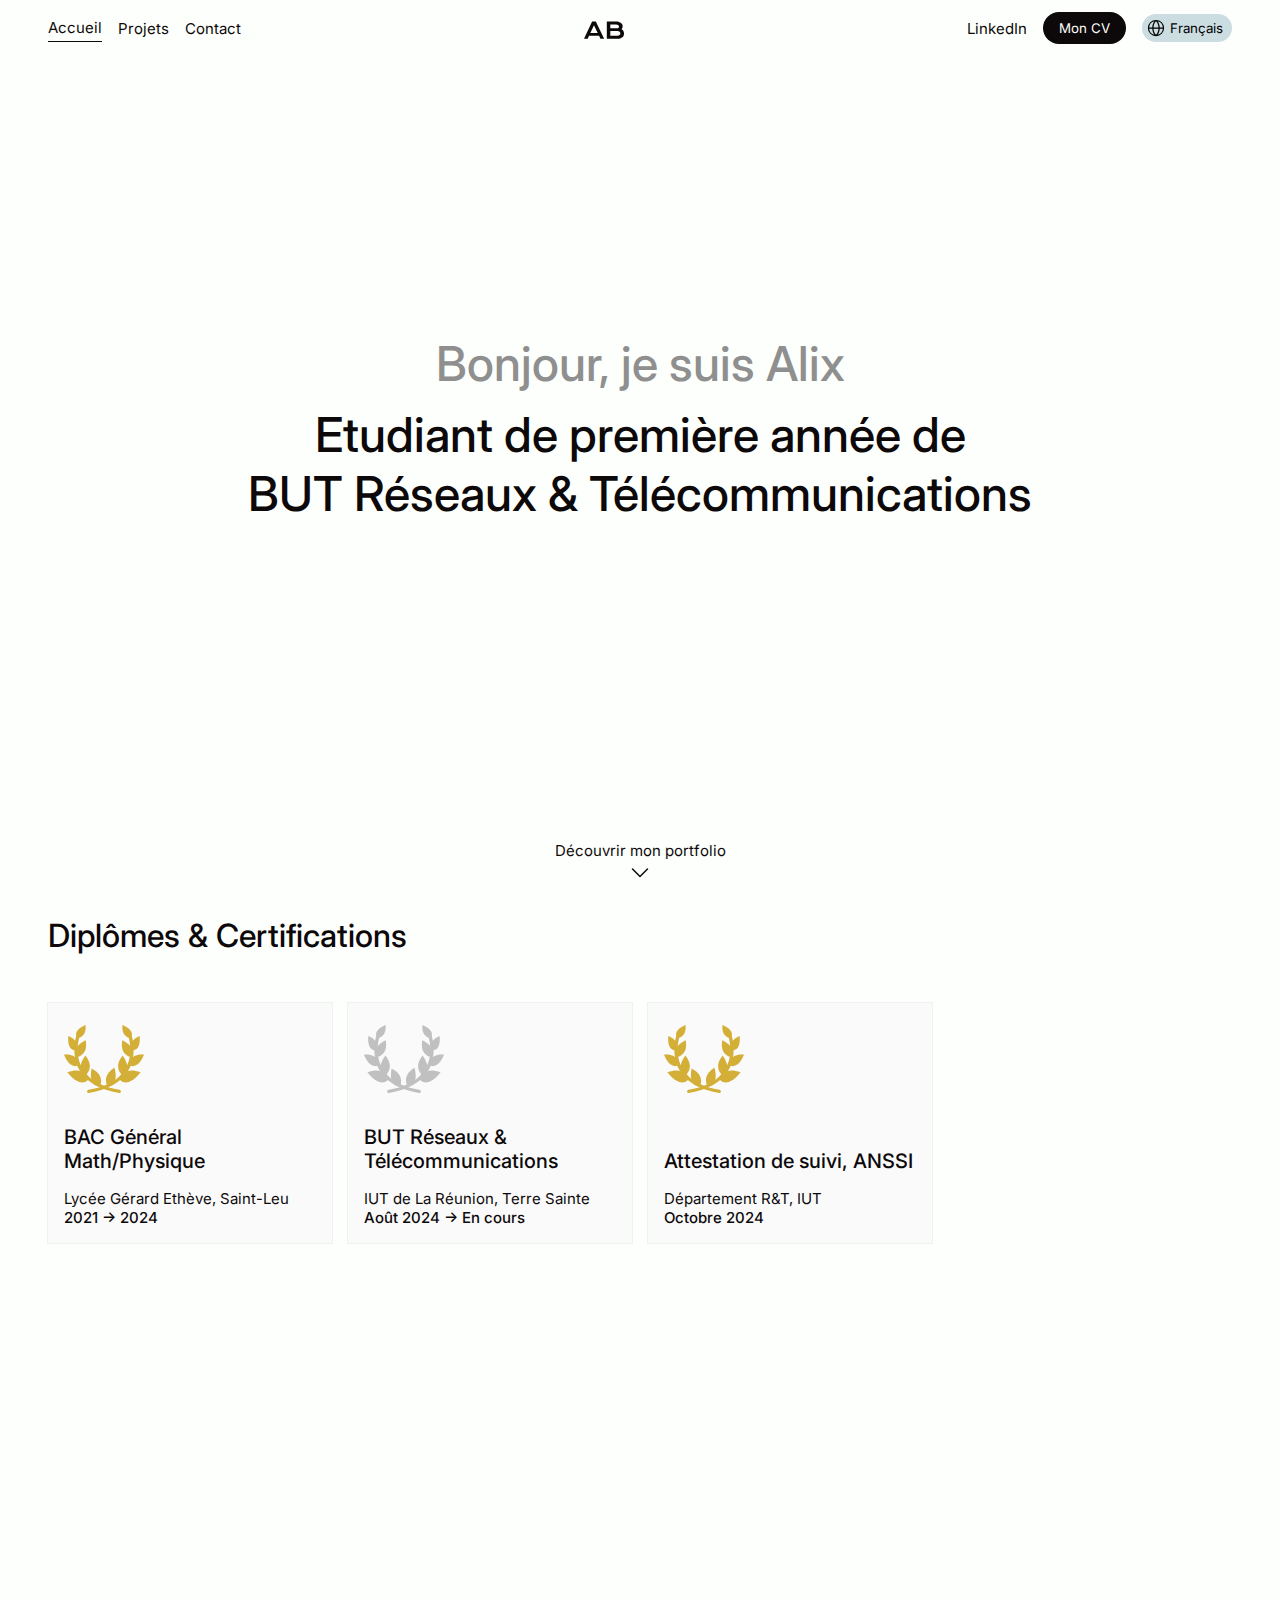
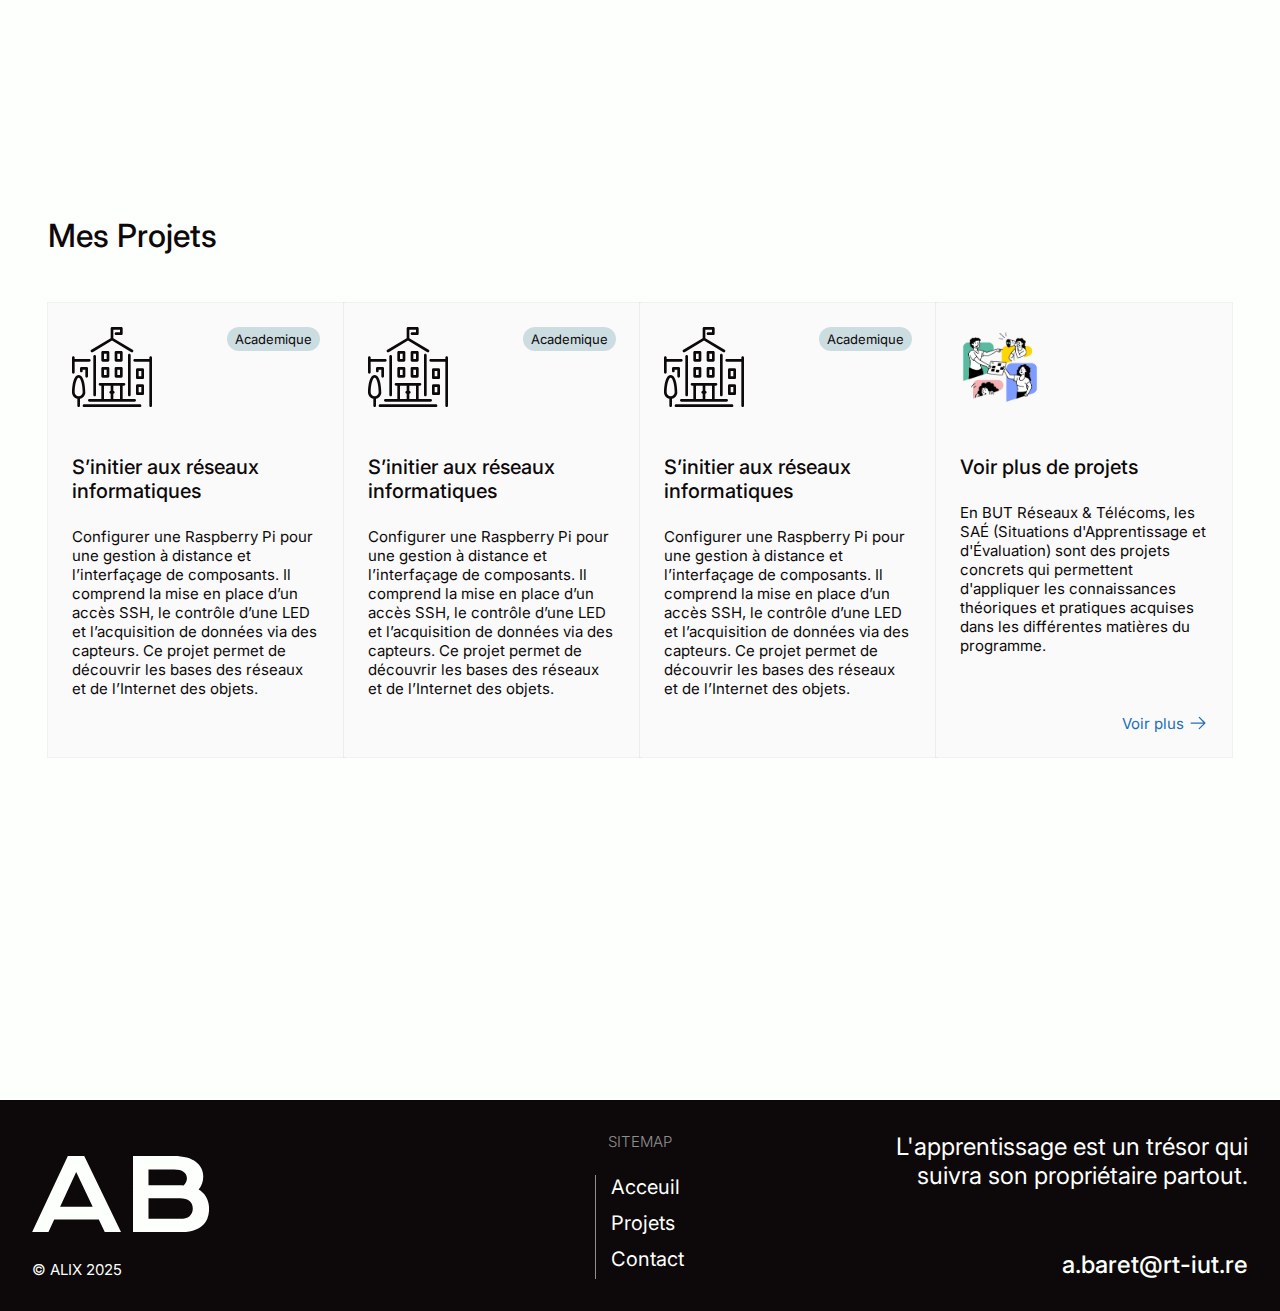
==== commit 4e17b8fd: "Fin sa la SAE104" ====
--- a/index.html
+++ b/index.html
@@ -18,9 +18,9 @@
         <nav class="header-nav">
             <div class="nav-link">
                 <ul class="nav-list">
-                    <li class="nav-item --active"><a href="./index.html">Accueil</a> </li>
-                    <li class="nav-item"><a href="./projets.html">Projets</a> </li>
-                    <li class="nav-item"><a href="./contact.html">Contact</a> </li>
+                    <li class="nav-item --active"><a href="./index.html" data-translate="home">Accueil</a> </li>
+                    <li class="nav-item"><a href="./projets.html" data-translate="projects">Projets</a> </li>
+                    <li class="nav-item"><a href="./contact.html" data-translate="contact">Contact</a> </li>
                 </ul>
             </div>
 
@@ -37,8 +37,8 @@
 
             <div class="nav-link-btn">
                 <ul class="nav-list">
-                    <li class="nav-item"><a href="https://www.linkedin.com/in/alix-baret-70467a33a/">LinkedIn</a></li>
-                    <li class="nav-item"><button type="button" class="btn-cv">Mon CV</button></li>
+                    <li class="nav-item"><a href="www.linkedin.com/in/alix-baret-70467a33a/">LinkedIn</a></li>
+                    <li class="nav-item"><button type="button" class="btn-cv" onclick="window.open('https://https://pacobalix.github.io/Website/assets/cv/CV_2025-02-20_Alix_Baret.pdf', '_blank')">Mon CV</button></li>
                     <li class="nav-item">
                         <button type="button" class="btn-lang">
                             <i class="icon icon-global">
@@ -66,28 +66,31 @@
         <div class="container-hero container">
             <div></div>
             <div class="hero-center">
-                <section class="section-gray section-bigger-text">Bonjour, je suis Alix</section>
-                <section class="section-bigger-text">Etudiant de première année de <br>
+                <section class="section-gray section-bigger-text" data-translate="hello">Bonjour, je suis Alix</section>
+                <section class="section-bigger-text" data-translate="whoami">Etudiant de première année de <br>
                     BUT Réseaux & Télécommunications</section>
             </div>
 
             <div class="hero-footer">
-                <section class="section-btn-footer">
-                    <span>Découvrir mon portfolio</span>
-                    <i class="icon arrow-down">
+                <a href="#portfolio">
+                    <section class="section-btn-footer">
+                        <span data-translate="discover_portfolio">Découvrir mon portfolio</span>
+                        <i class="icon arrow-down">
+                
                         <svg xmlns="http://www.w3.org/2000/svg" width="32" height="32" fill="currentColor"
                             viewBox="0 0 256 256">
                             <path
                                 d="M213.66,101.66l-80,80a8,8,0,0,1-11.32,0l-80-80A8,8,0,0,1,53.66,90.34L128,164.69l74.34-74.35a8,8,0,0,1,11.32,11.32Z">
                             </path>
                         </svg>
-                    </i>
-                </section>
+                        </i>
+                    </section>
+                </a>
             </div>
         </div>
 
-        <div class="container-study container">
-            <section class="section-title">Diplômes & Certifications</section>
+        <div class="container-study container" id="portfolio">
+            <section class="section-title" data-translate="study" >Diplômes & Certifications</section>
             <div class="study-card-list">
                 <div class="study-card">
 
@@ -223,7 +226,7 @@
 
                         <section>
                             <span>IUT de La Réunion, Terre Sainte</span>
-                            <span class="medium">2024 -> Ongoing</span>
+                            <span class="medium">Août 2024 -> En cours</span>
                         </section>
                     </div>
 
@@ -302,7 +305,7 @@
         </div>
 
         <div class="container-project container">
-            <section class="section-title">Projets</section>
+            <section class="section-title">Mes Projets</section>
             <div class="project-card-list">
                 <div class="project-card">
 
@@ -370,7 +373,7 @@
                             </svg>
                         </section>
 
-                        <section class="section-tag">Academique</section>
+                        <section class="section-tag" data-translate="academic">Academique</section>
                     </div>
 
                     <div class="project-card-body">
@@ -452,7 +455,7 @@
                             </svg>
                         </section>
 
-                        <section class="section-tag">Academique</section>
+                        <section class="section-tag" data-translate="academic">Academique</section>
                     </div>
 
                     <div class="project-card-body">
@@ -534,7 +537,7 @@
                             </svg>
                         </section>
 
-                        <section class="section-tag">Academique</section>
+                        <section class="section-tag" data-translate="academic">Academique</section>
                     </div>
 
                     <div class="project-card-body">
@@ -628,6 +631,8 @@
     </footer>
 
 </body>
+
 <script src="./assets/js/script.js"></script>
+<script src="./assets/js/lang.js"></script>
 
 </html>--- a/assets/css/style.css
+++ b/assets/css/style.css
@@ -36,6 +36,7 @@
     justify-content: center;
     align-items: center;
 }
+
 
 .container-study .study-card-list {
     width: 100%;
